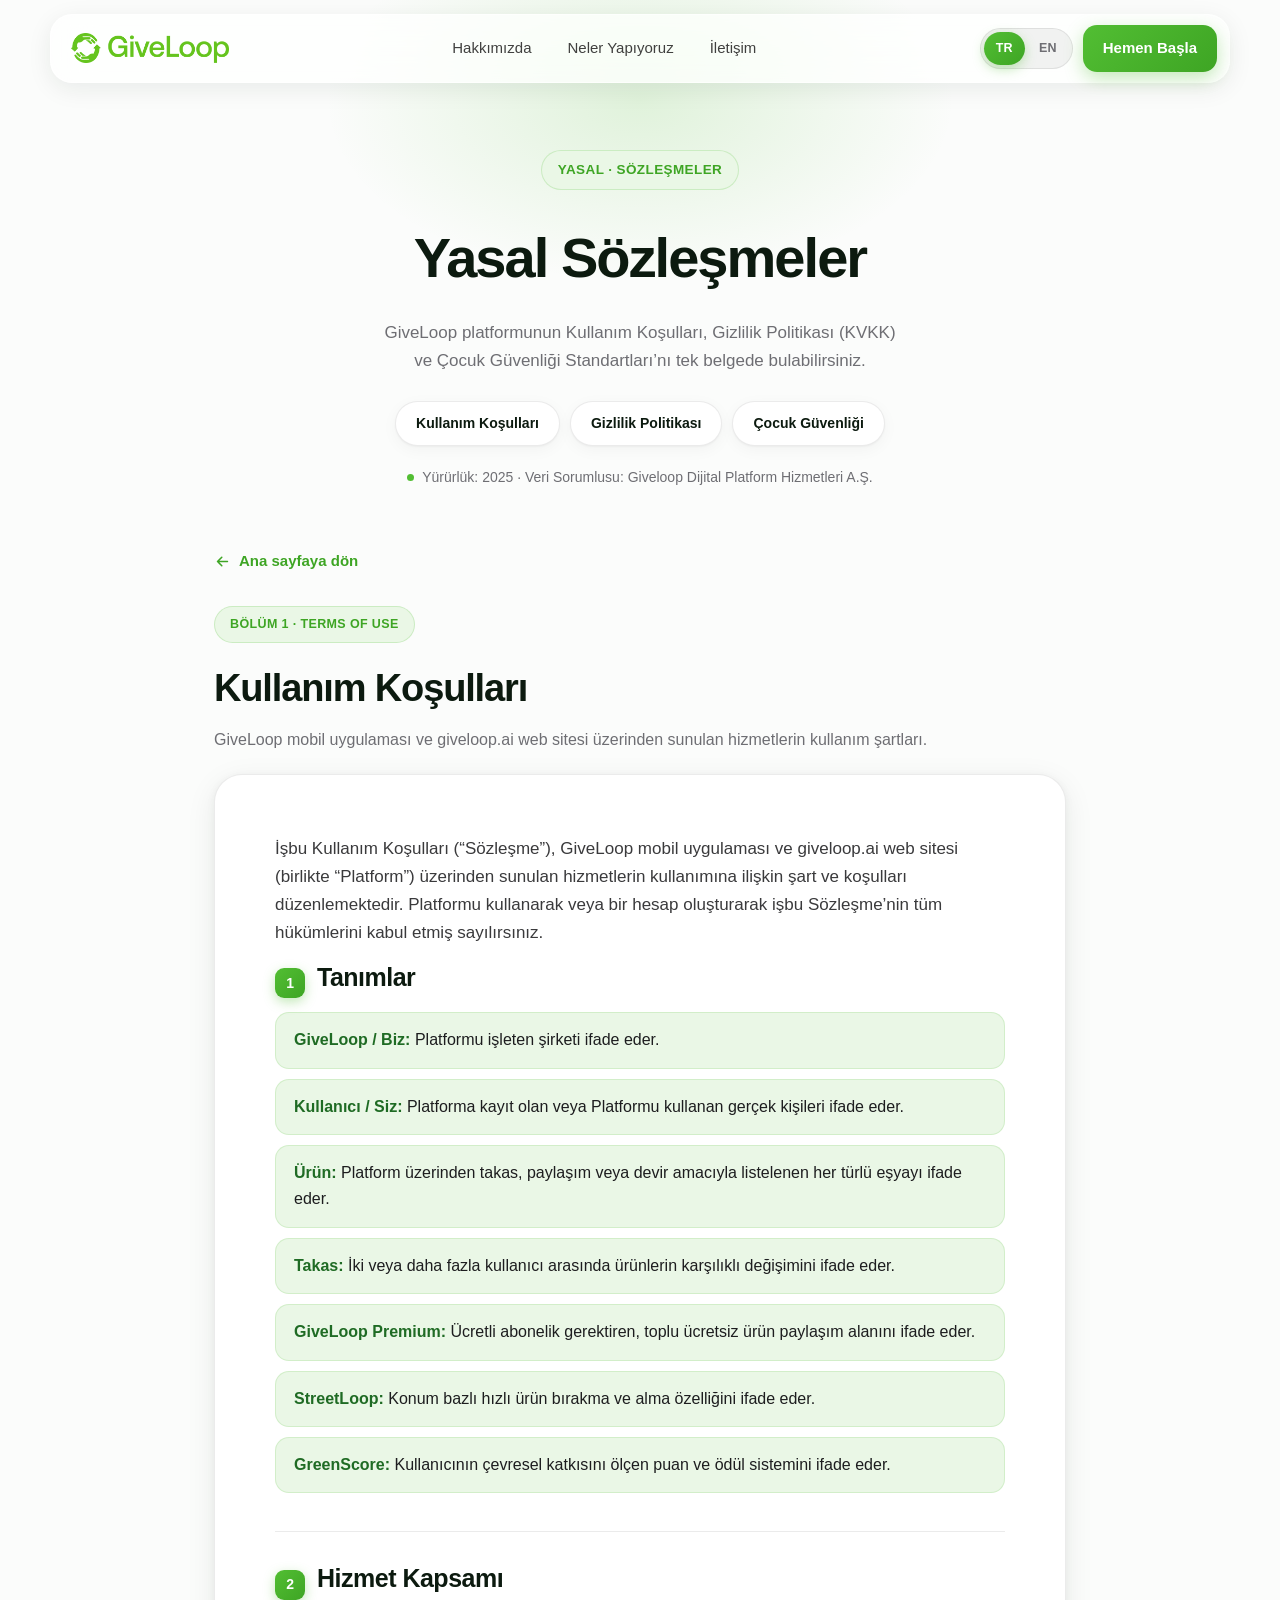
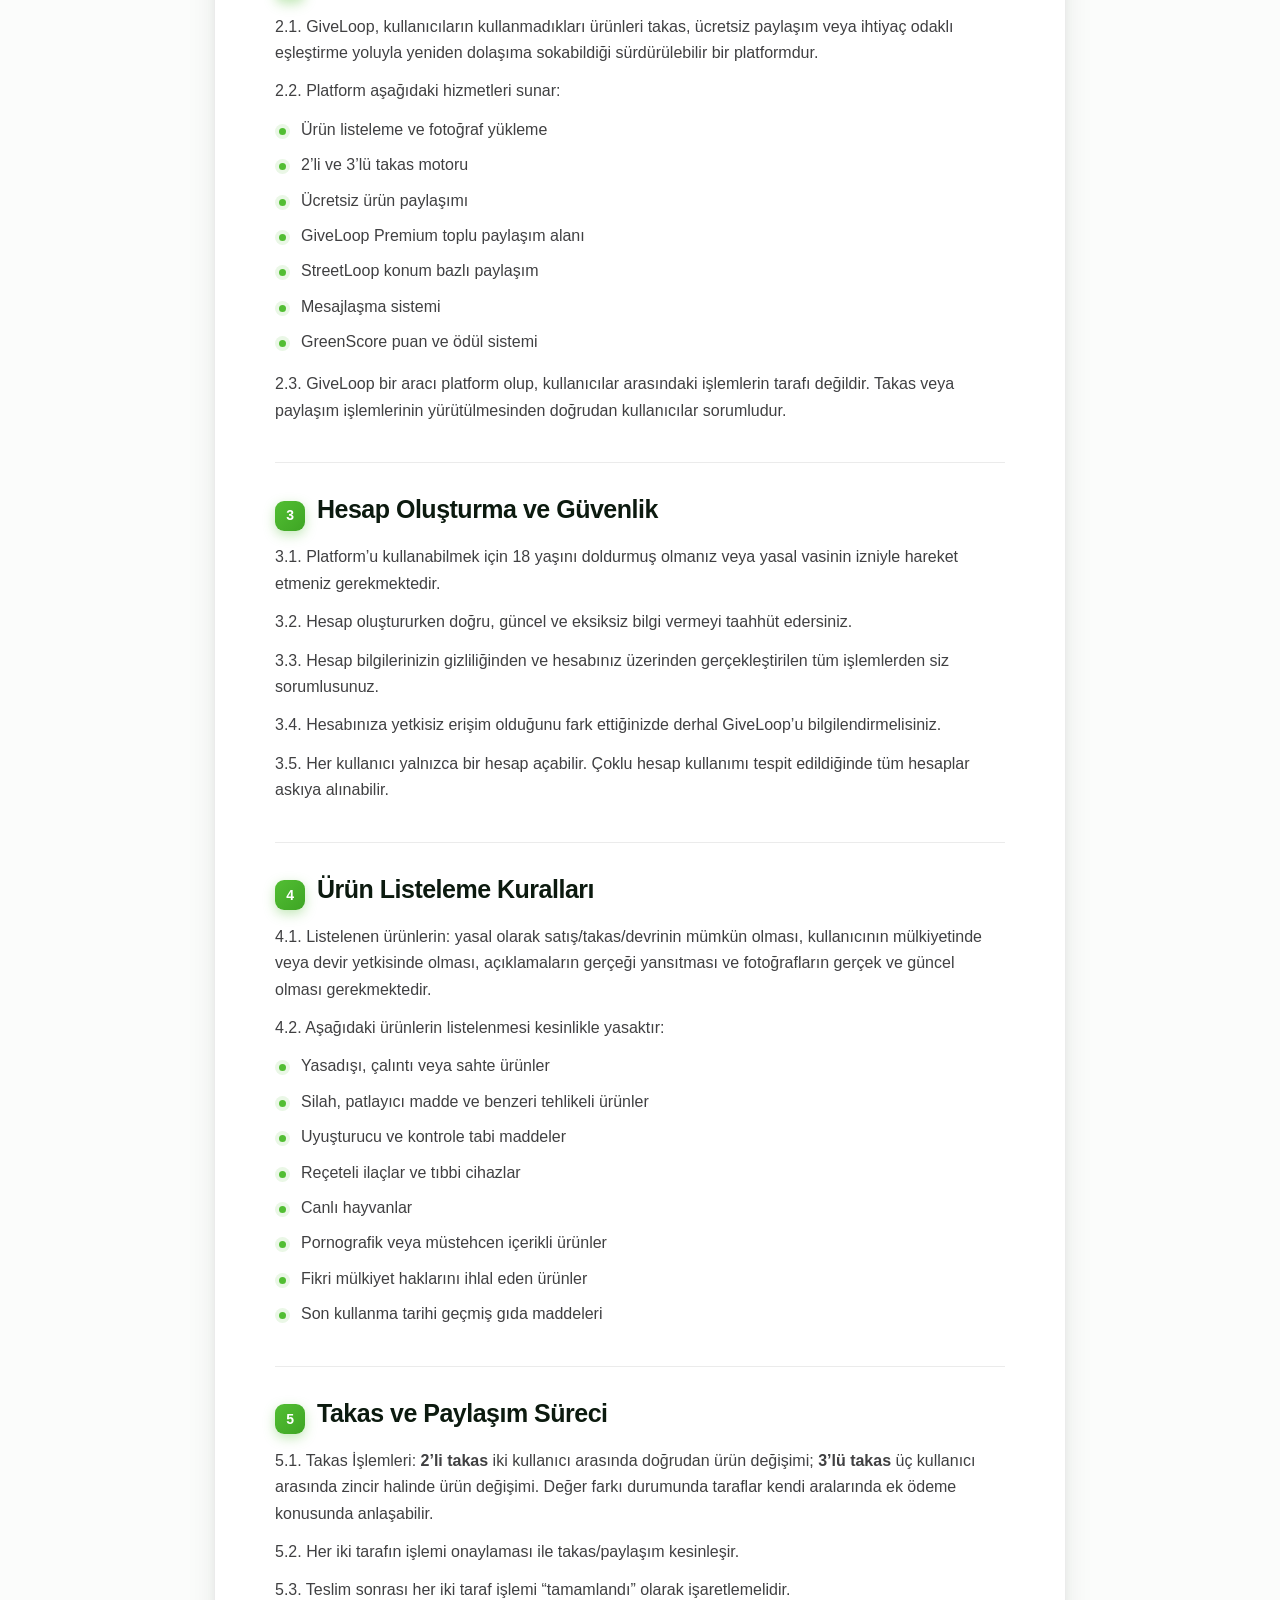
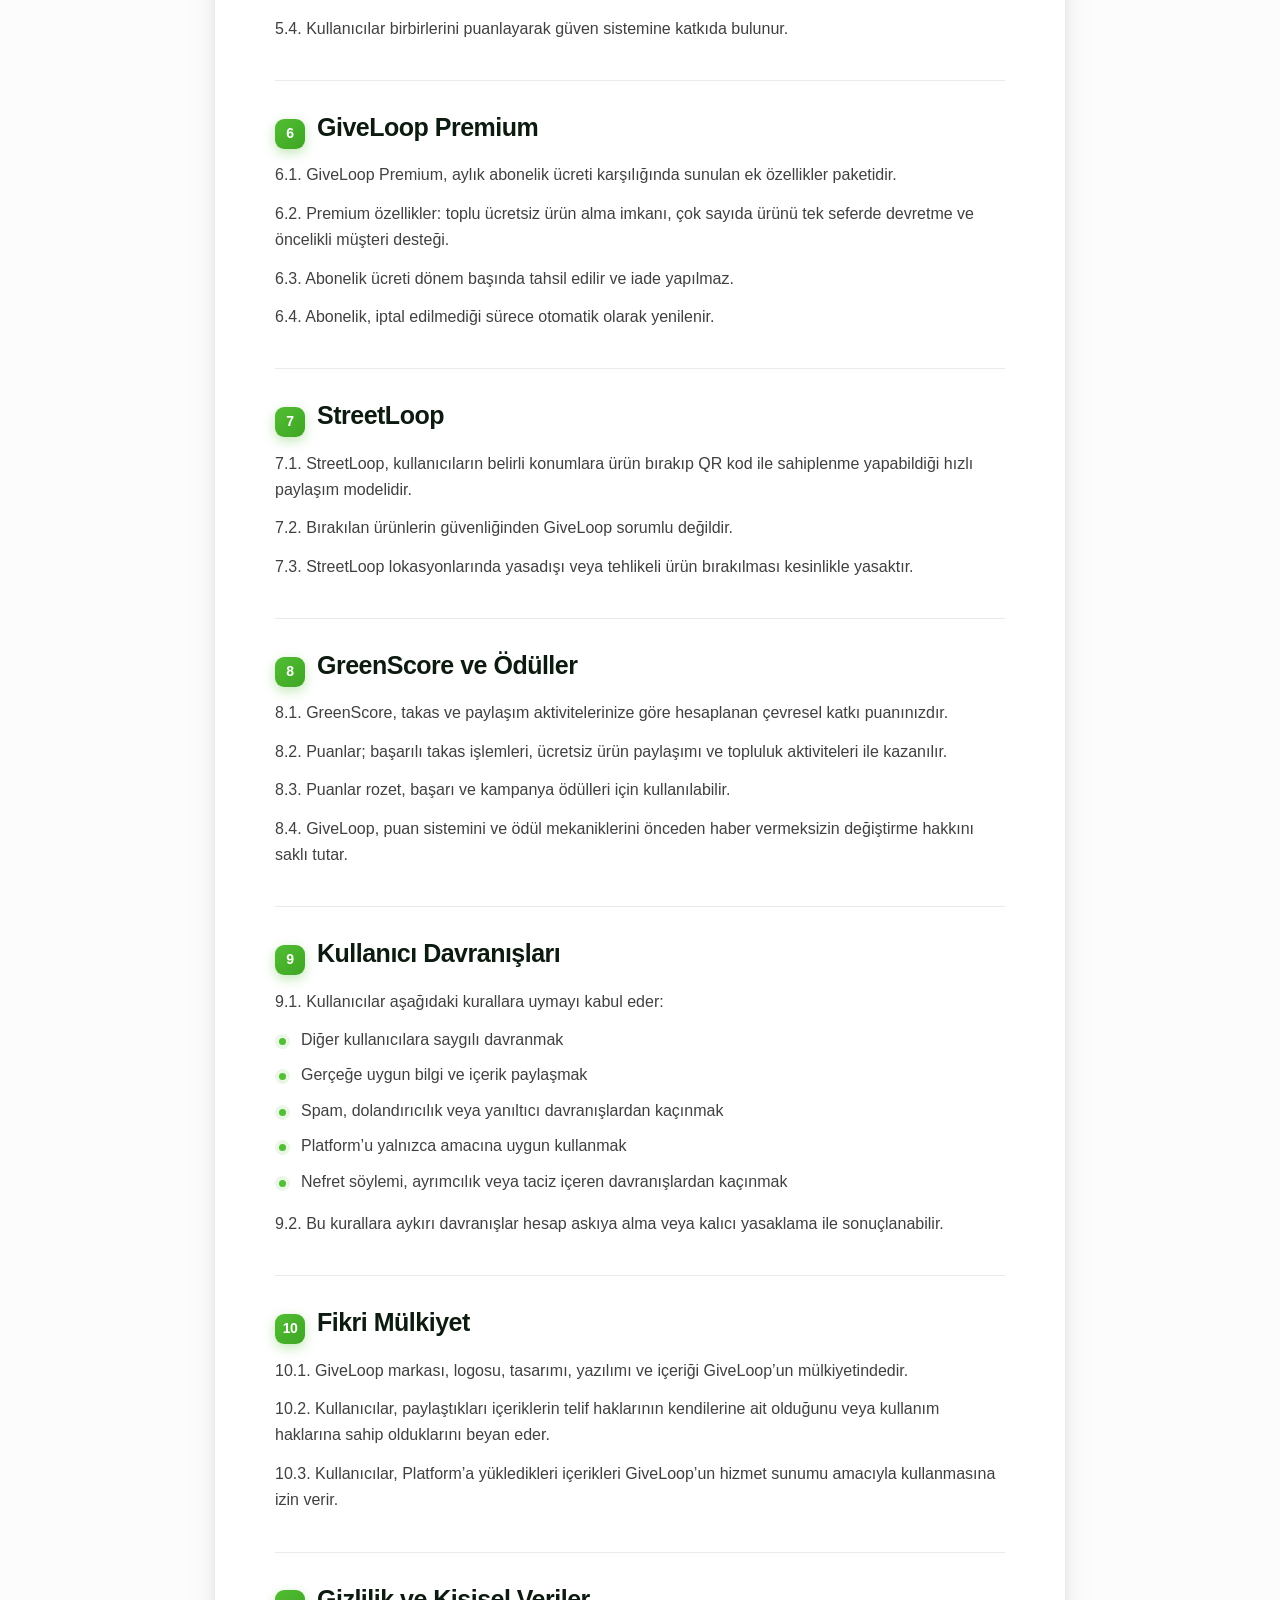
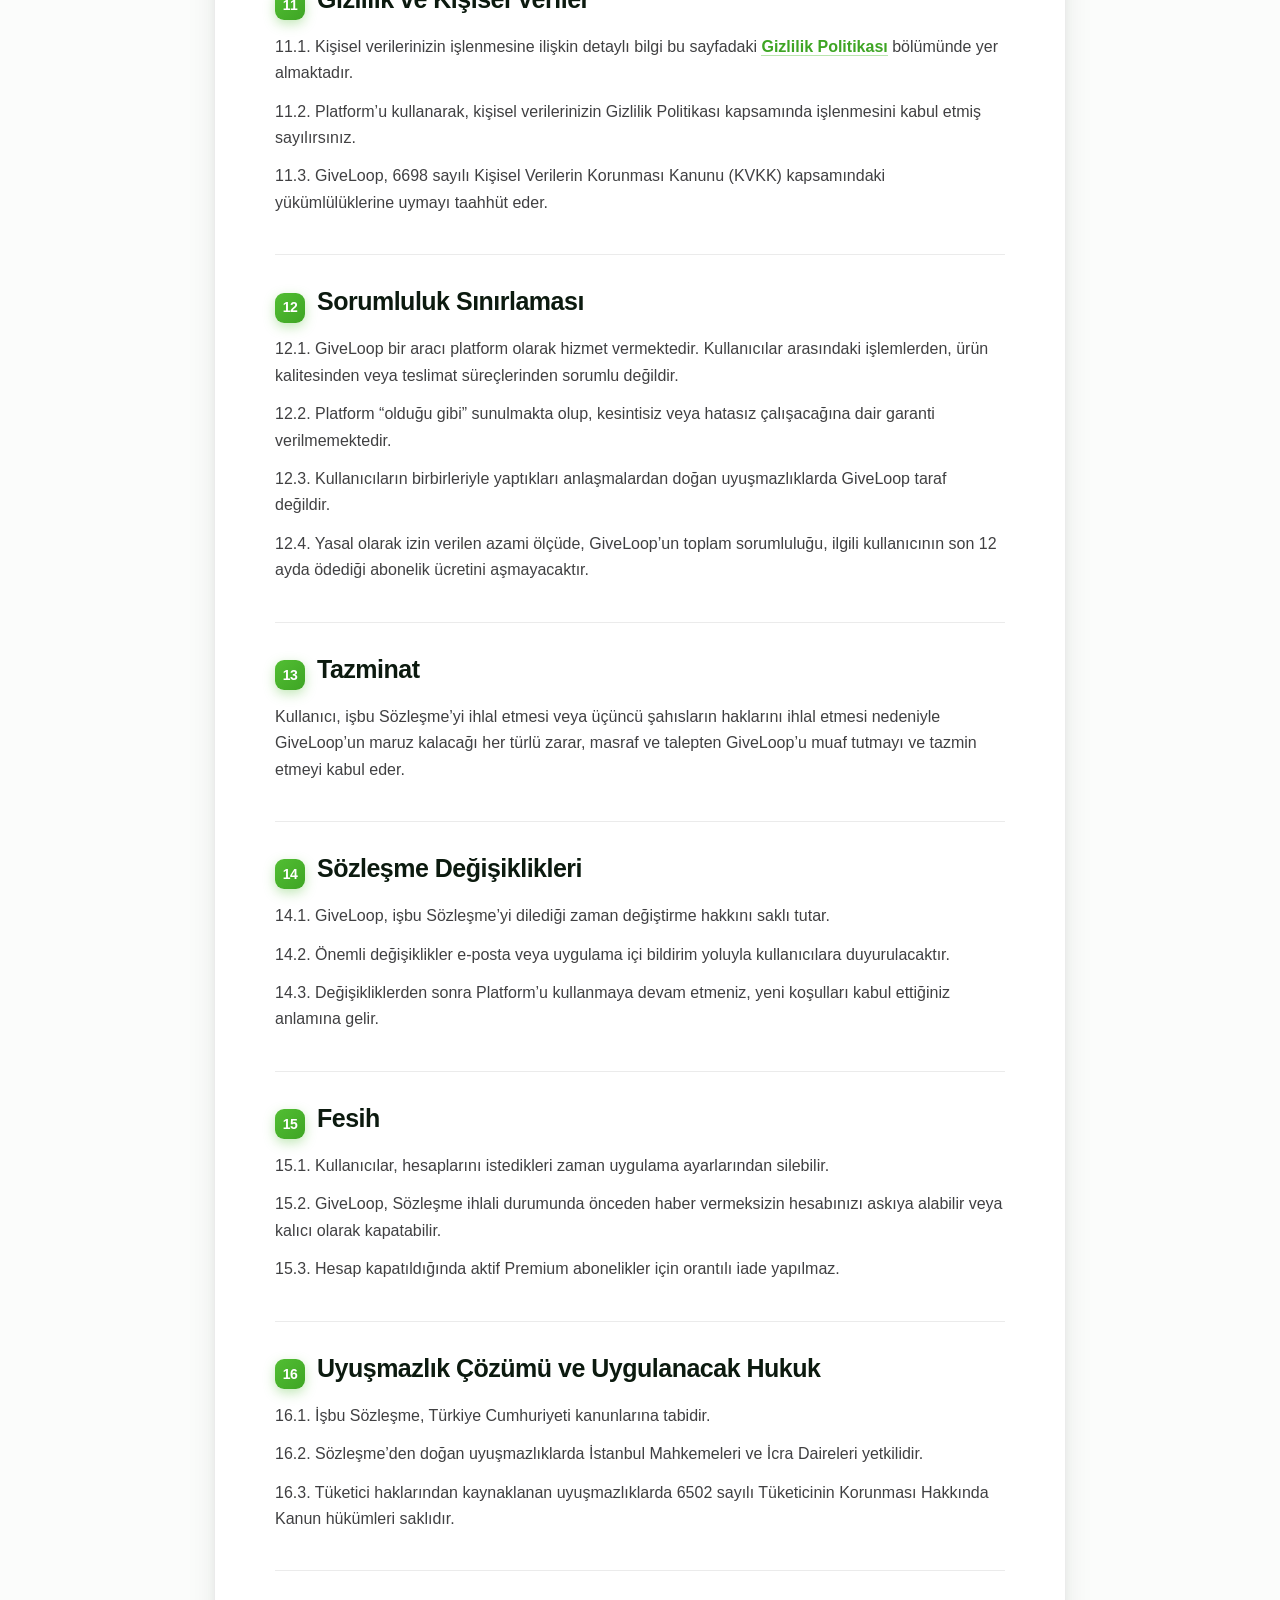
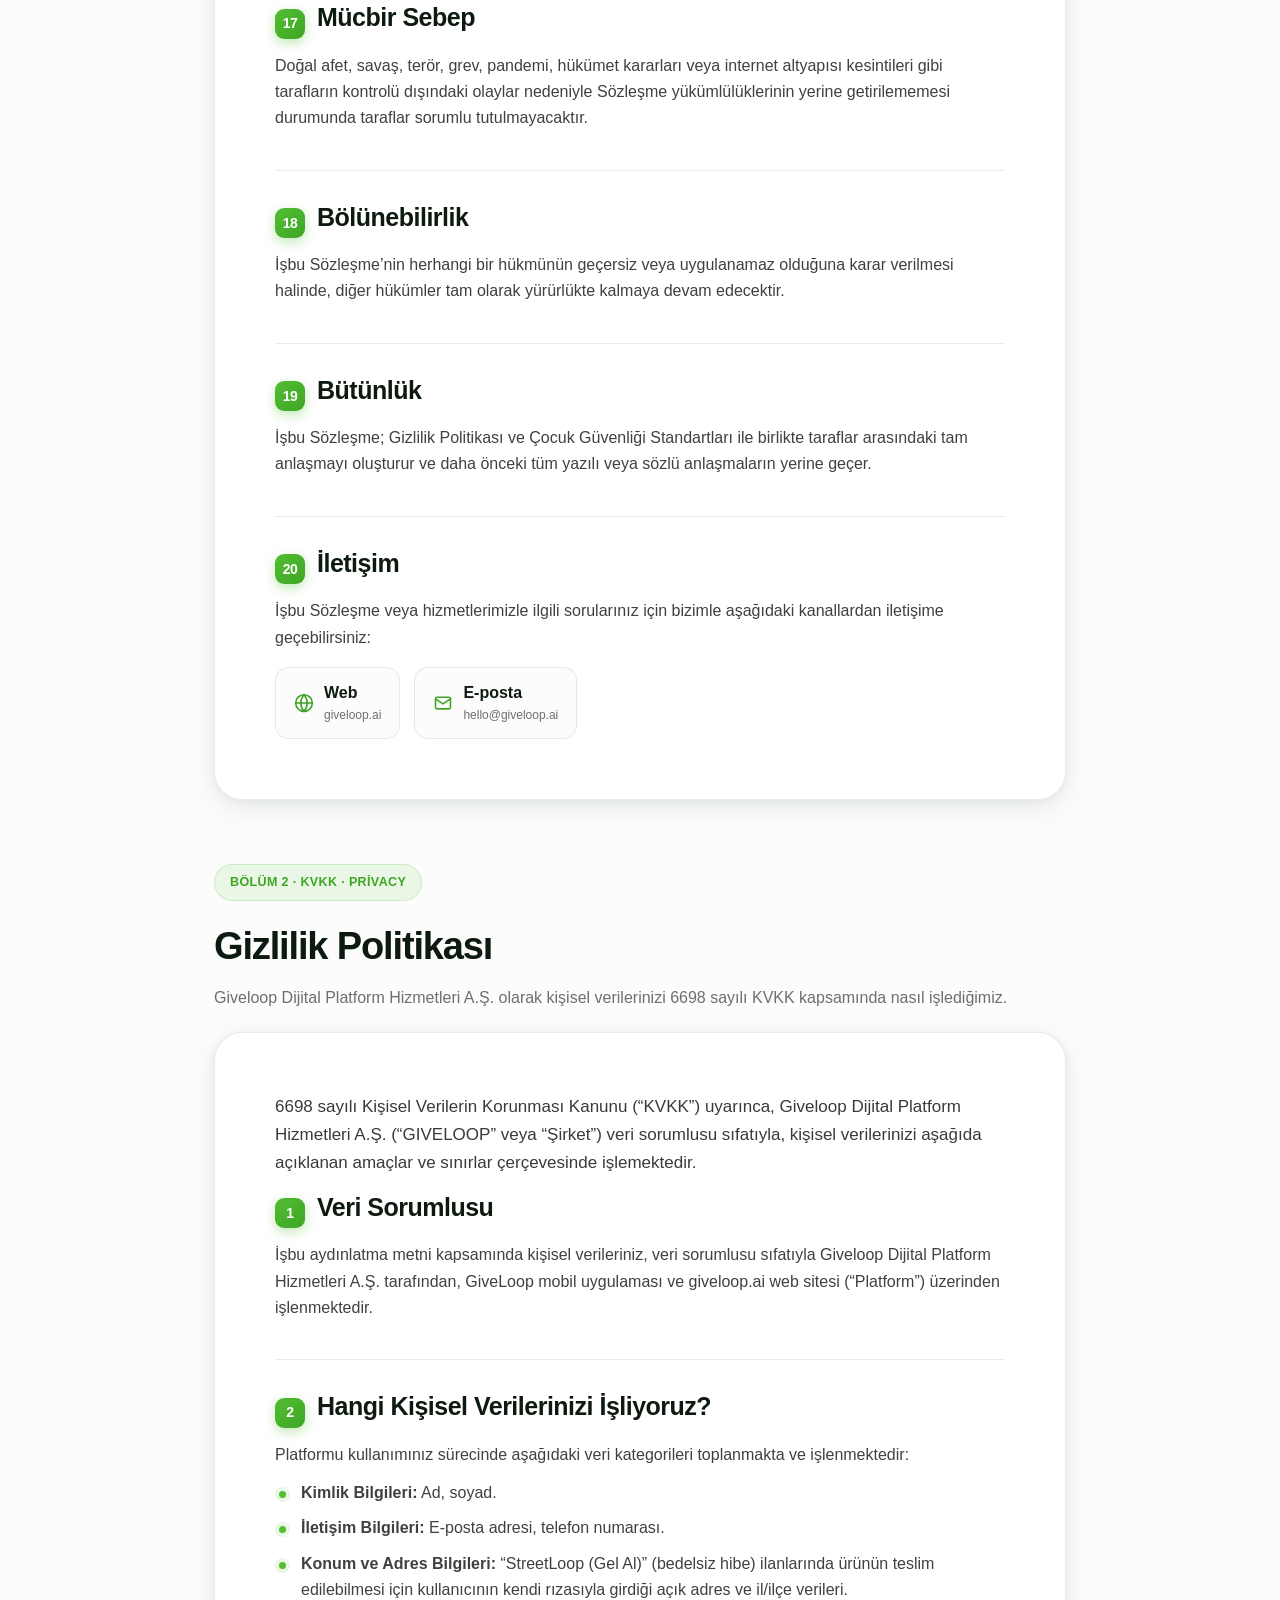
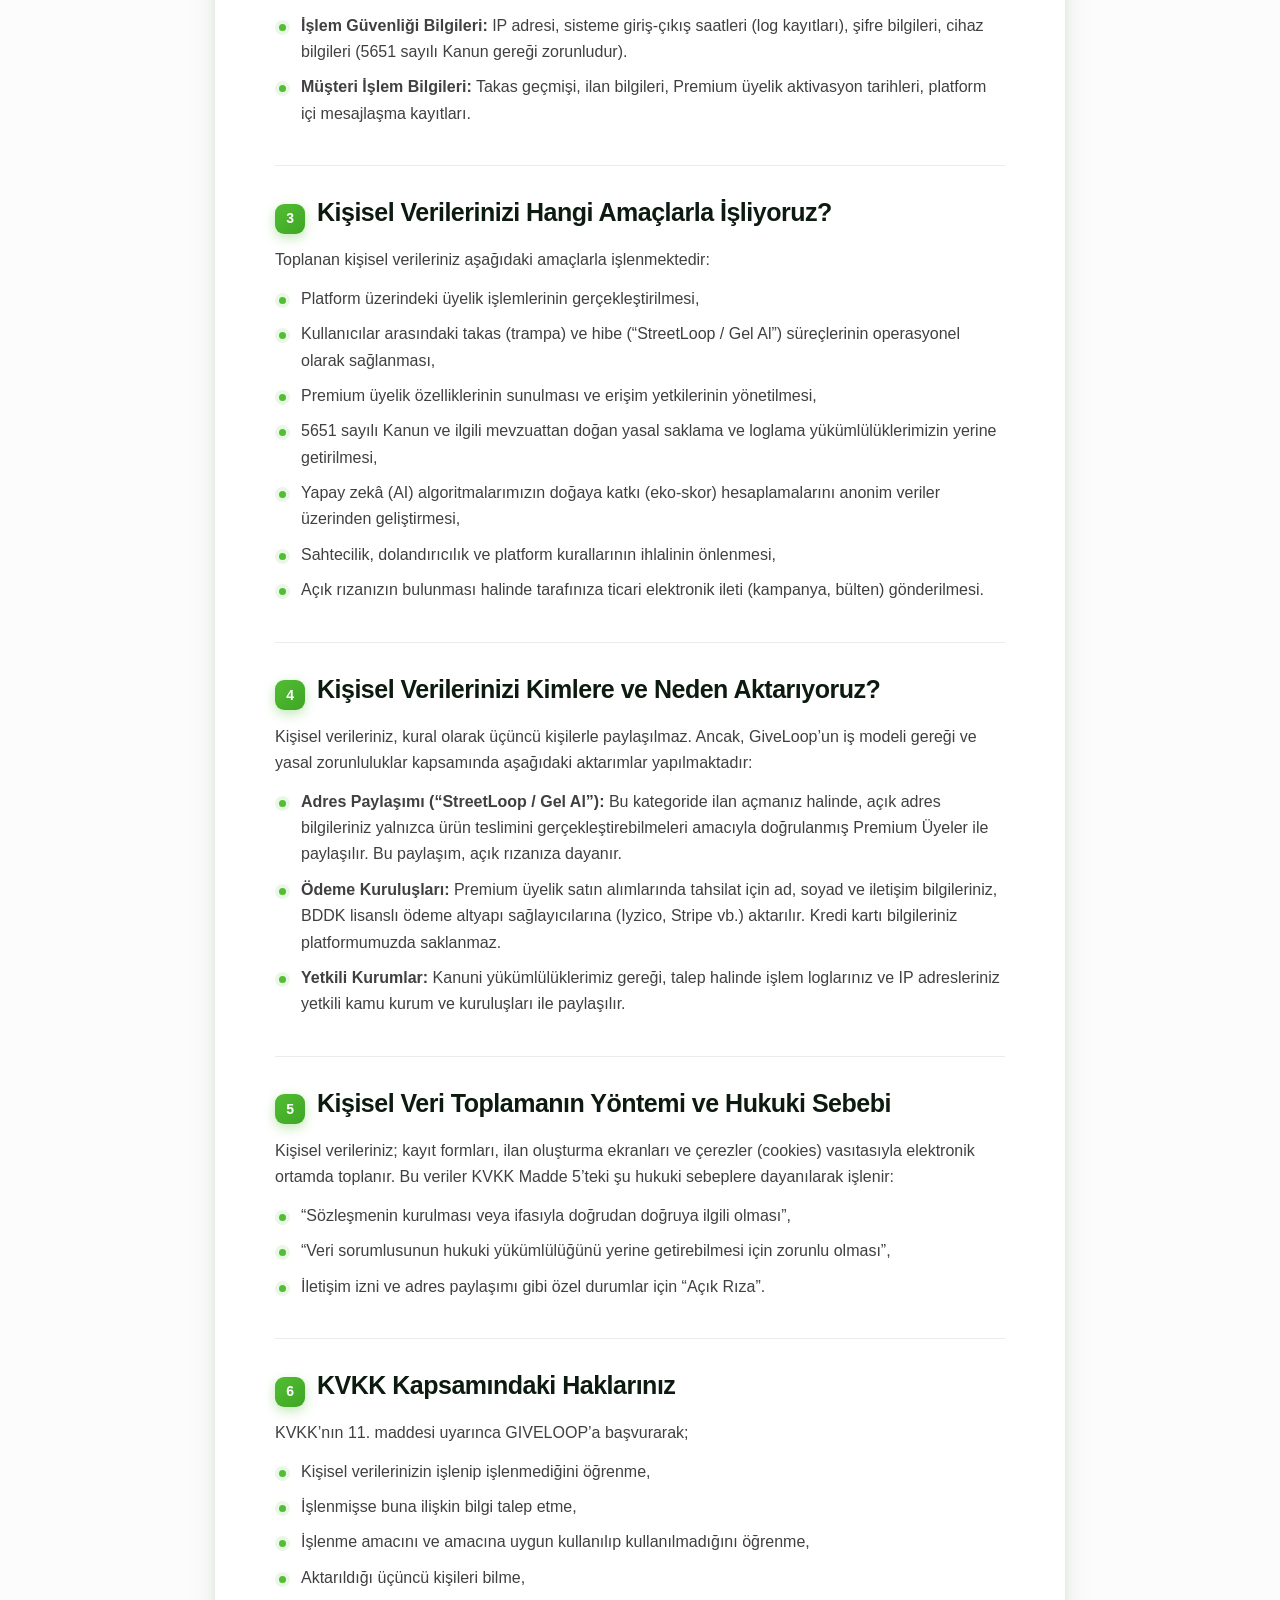
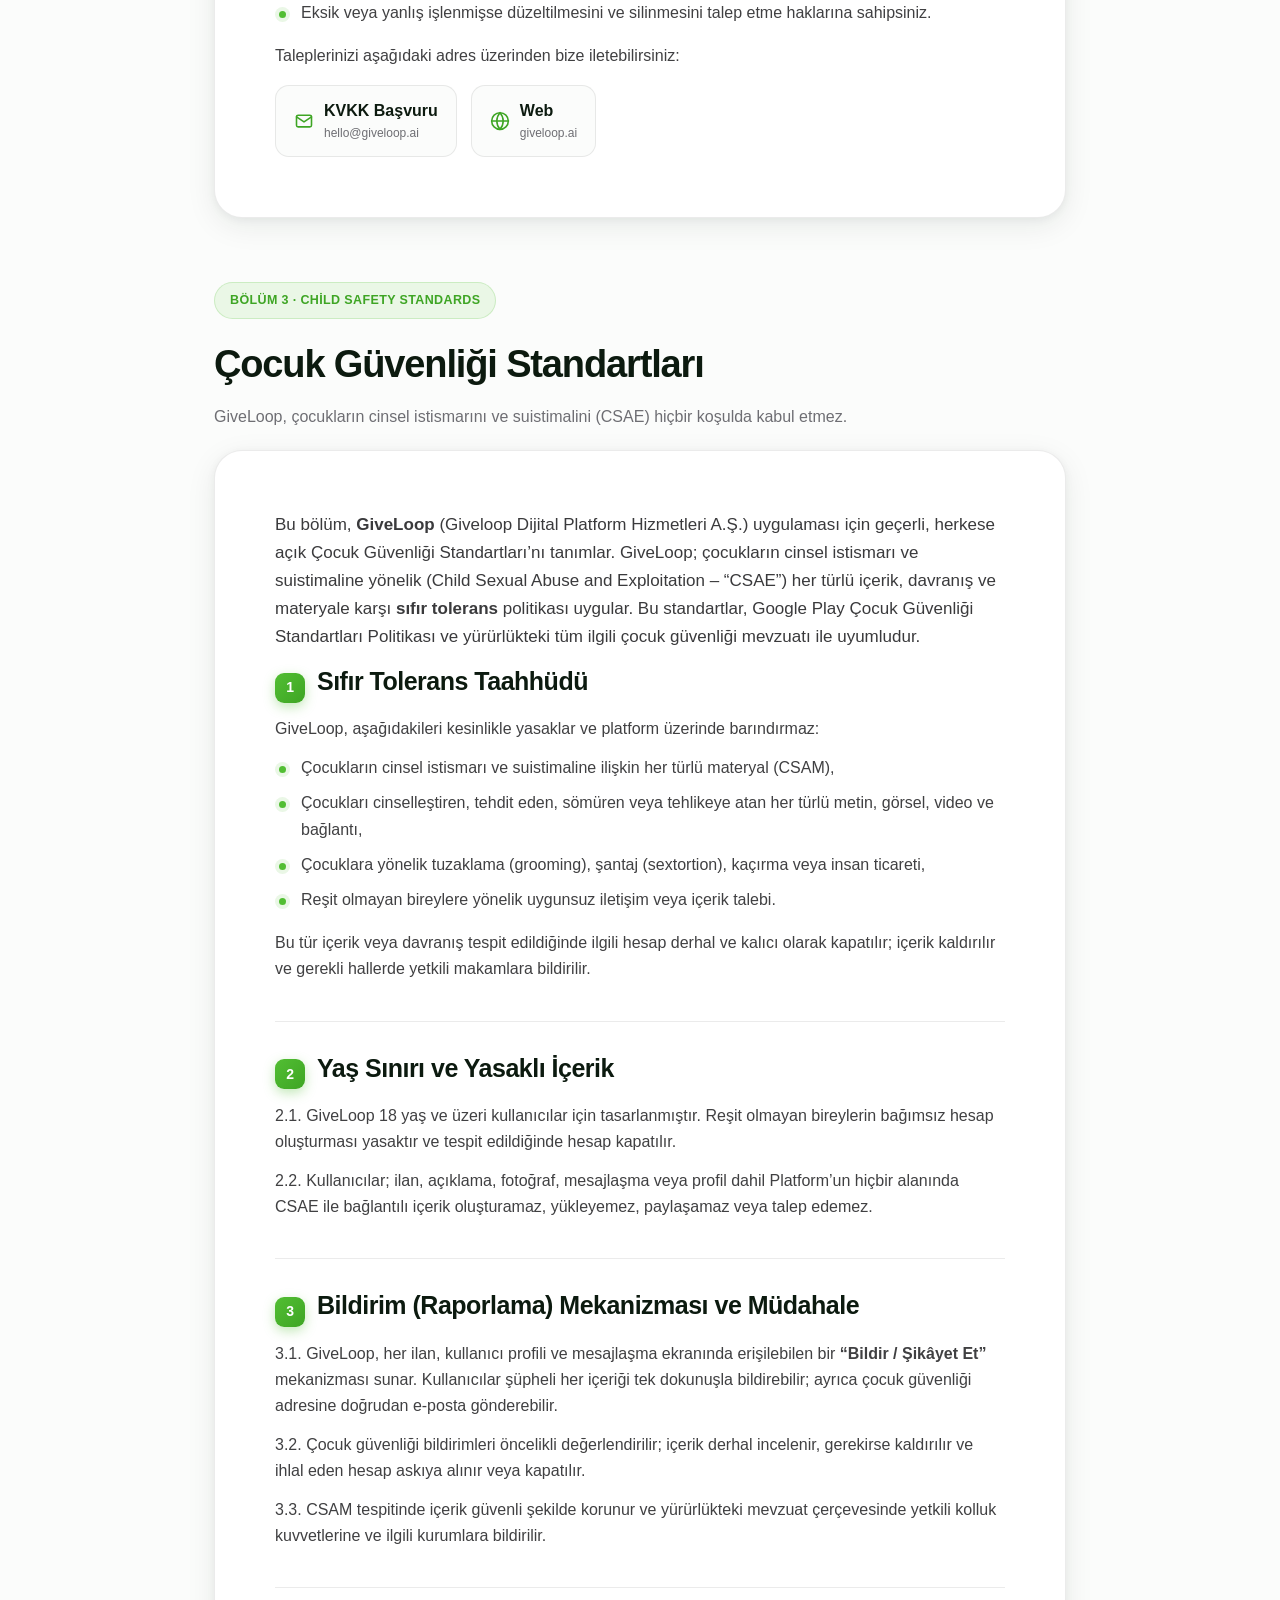
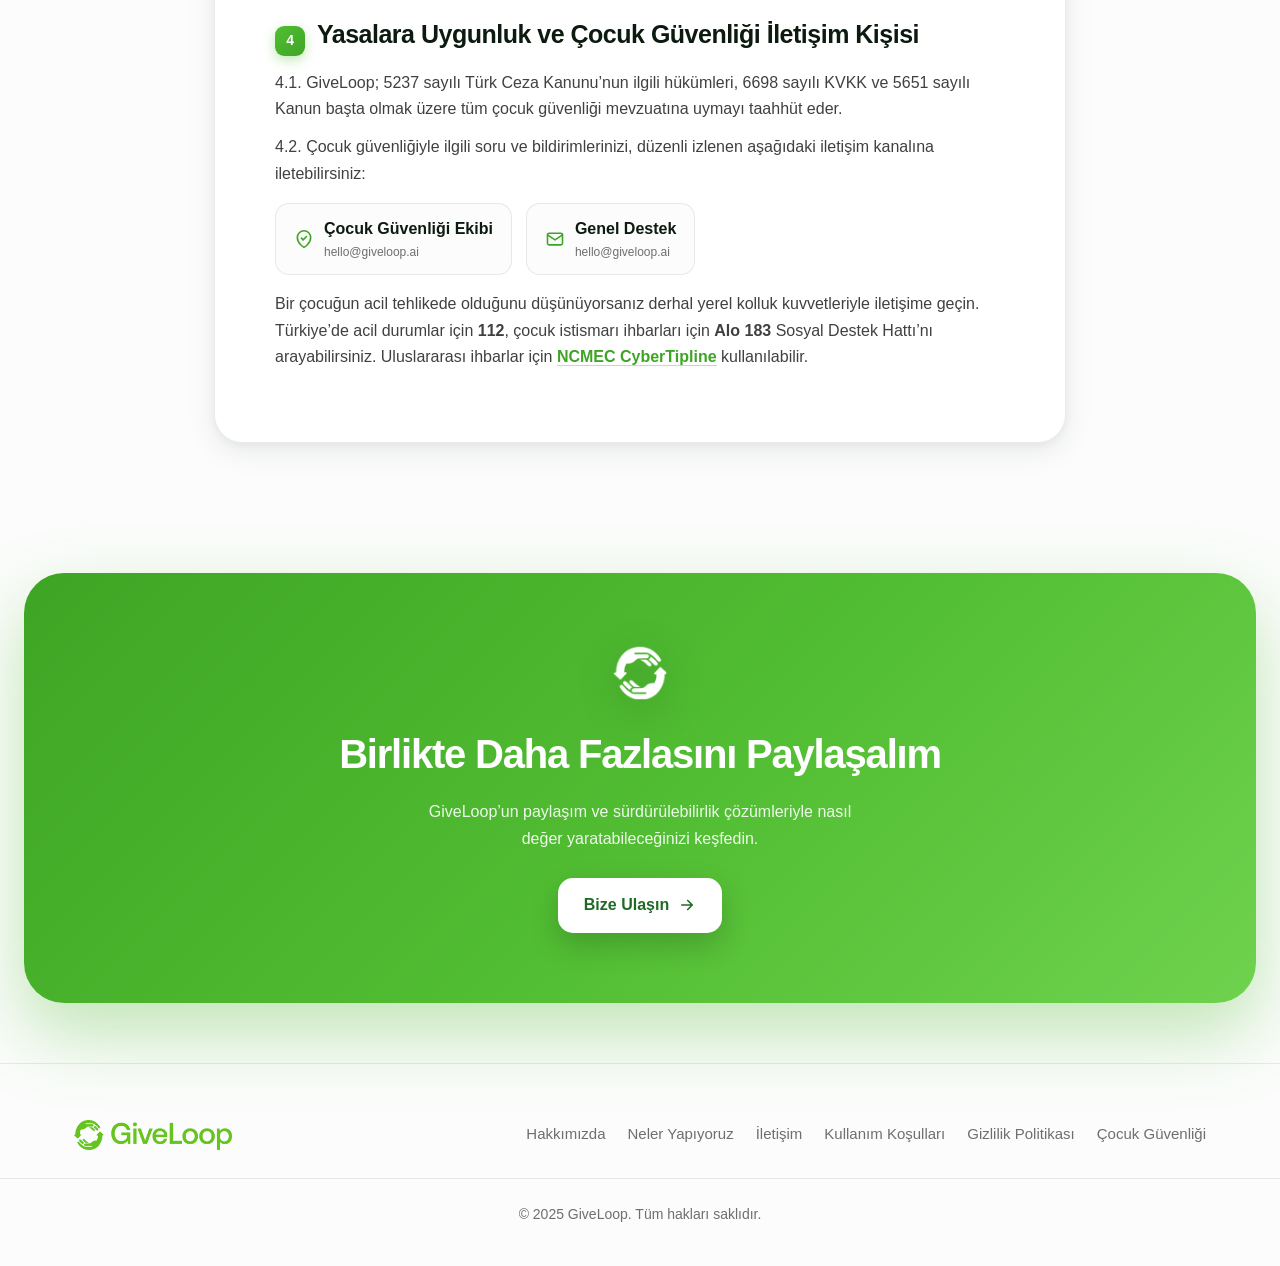
==== child-safety/index.html @ 6dc4fb79 "Yasal slug'ları İngilizceye çevir + temiz URL'ler (/privacy-policy, /terms-of-use, /child-safety) Co" ====
<!DOCTYPE html>
<html lang="tr">
<head>
<meta charset="UTF-8" />
<meta name="viewport" content="width=device-width, initial-scale=1.0" />
<title>Çocuk Güvenliği — GiveLoop</title>
<link rel="icon" href="../assets/WsrcK1nD1e8U5Kc7PY4TaCACsAE.png" />
<link rel="canonical" href="https://giveloop.ai/legal/#child-safety" />
<meta http-equiv="refresh" content="0; url=/legal/#child-safety" />
<script>location.replace('/legal/#child-safety'+location.search);</script>
</head>
<body style="font-family:-apple-system,system-ui,sans-serif;background:#FBFCFB;color:#1D1D1F">
<p style="padding:40px;text-align:center">Yönlendiriliyor… → <a href="/legal/#child-safety">Çocuk Güvenliği</a></p>
</body>
</html>
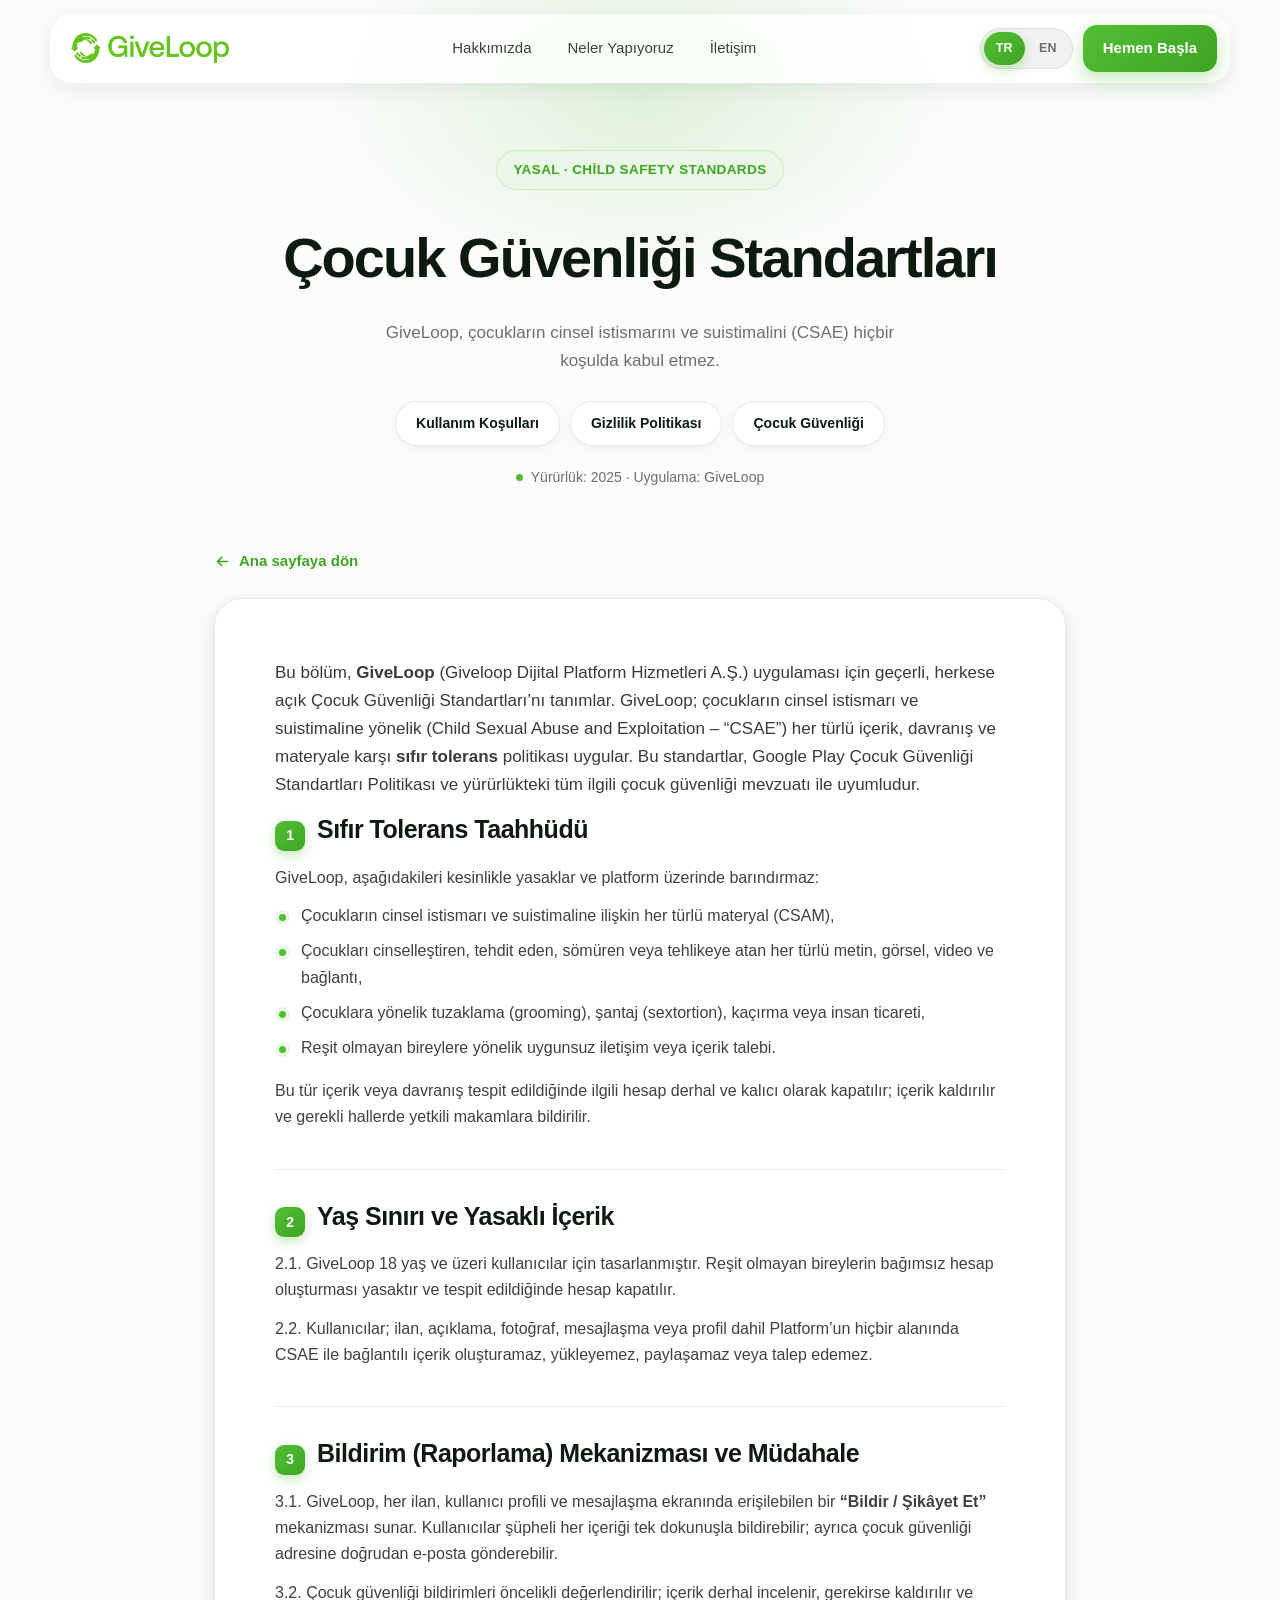
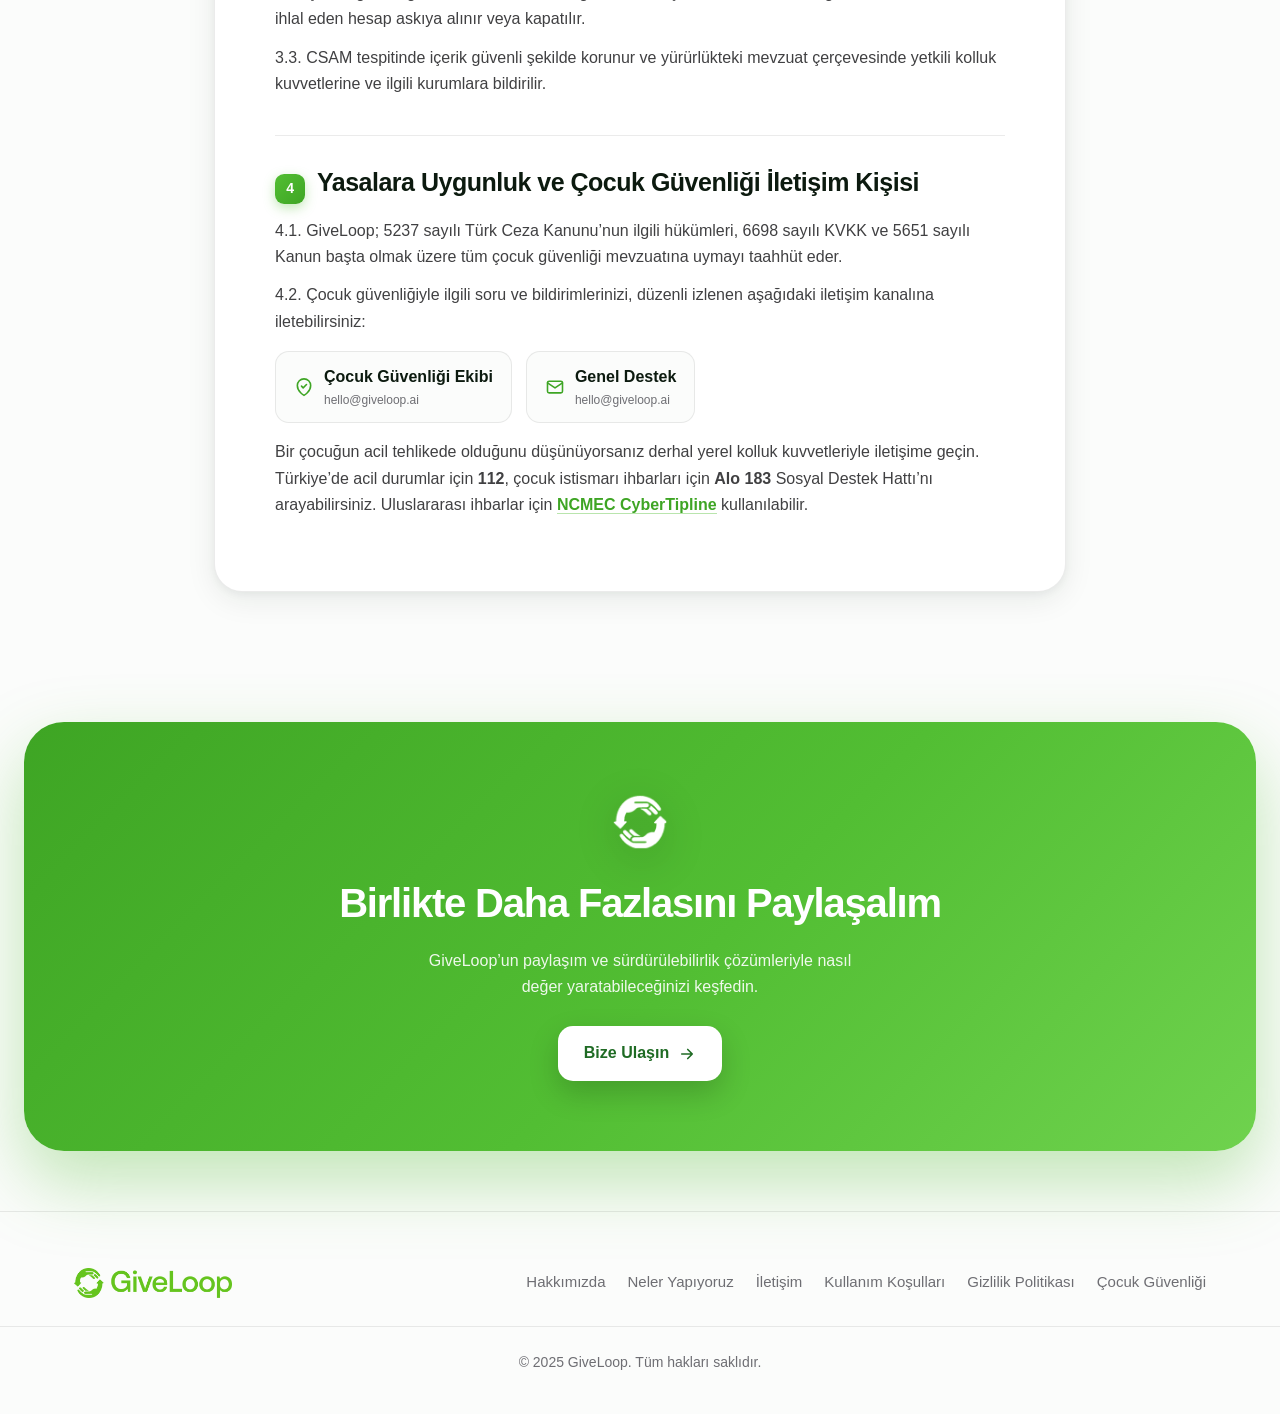
==== commit 01bc4112: "Sözleşmeleri ayrı temiz URL'lere taşı (hashtag'siz): /terms-of-use /privacy-policy /child-safety - /" ====
--- a/child-safety/index.html
+++ b/child-safety/index.html
@@ -1,15 +1,167 @@
 <!DOCTYPE html>
-<html lang="tr">
+<html lang="tr" data-lang="tr">
 <head>
 <meta charset="UTF-8" />
 <meta name="viewport" content="width=device-width, initial-scale=1.0" />
-<title>Çocuk Güvenliği — GiveLoop</title>
+<title>Çocuk Güvenliği Standartları — GiveLoop</title>
+<meta name="description" content="GiveLoop Çocuk Güvenliği Standartları — TR / EN." />
 <link rel="icon" href="../assets/WsrcK1nD1e8U5Kc7PY4TaCACsAE.png" />
-<link rel="canonical" href="https://giveloop.ai/legal/#child-safety" />
-<meta http-equiv="refresh" content="0; url=/legal/#child-safety" />
-<script>location.replace('/legal/#child-safety'+location.search);</script>
+<link rel="stylesheet" href="../legal.css" />
+<script>(function(){try{var l=localStorage.getItem('gl_lang');if(l!=='en'&&l!=='tr')l='tr';document.documentElement.setAttribute('data-lang',l);document.documentElement.setAttribute('lang',l);}catch(e){}})();</script>
 </head>
-<body style="font-family:-apple-system,system-ui,sans-serif;background:#FBFCFB;color:#1D1D1F">
-<p style="padding:40px;text-align:center">Yönlendiriliyor… → <a href="/legal/#child-safety">Çocuk Güvenliği</a></p>
+<body>
+
+<nav class="nav">
+  <div class="nav-inner">
+    <a href="../" class="brand"><img src="../assets/F4kCghtj96X1tTt0qWWeKopEoYI.png" alt="GiveLoop" /></a>
+    <div class="nav-links">
+      <a href="../#hakkimizda"><span lang="tr">Hakkımızda</span><span lang="en">About</span></a>
+      <a href="../#neler"><span lang="tr">Neler Yapıyoruz</span><span lang="en">What We Do</span></a>
+      <a href="../#iletisim"><span lang="tr">İletişim</span><span lang="en">Contact</span></a>
+    </div>
+    <div style="display:flex;align-items:center;gap:10px">
+      <div class="lang-switch" role="group" aria-label="Dil / Language">
+        <button type="button" data-setlang="tr">TR</button>
+        <button type="button" data-setlang="en">EN</button>
+      </div>
+      <a href="../#iletisim" class="nav-cta"><span lang="tr">Hemen Başla</span><span lang="en">Get Started</span></a>
+    </div>
+  </div>
+</nav>
+
+<header class="legal-hero">
+  <div class="wrap">
+    <div lang="tr">
+      <div class="legal-badge">Yasal · Child Safety Standards</div>
+      <h1>Çocuk Güvenliği Standartları</h1>
+      <p class="sub">GiveLoop, çocukların cinsel istismarını ve suistimalini (CSAE) hiçbir koşulda kabul etmez.</p>
+      <nav class="legal-toc" aria-label="Sözleşmeler">
+        <a href="../terms-of-use/">Kullanım Koşulları</a>
+        <a href="../privacy-policy/">Gizlilik Politikası</a>
+        <a href="../child-safety/" class="active" aria-current="page">Çocuk Güvenliği</a>
+      </nav>
+      <div class="updated">Yürürlük: 2025 · Uygulama: GiveLoop</div>
+    </div>
+    <div lang="en">
+      <div class="legal-badge">Legal · Child Safety Standards</div>
+      <h1>Child Safety Standards</h1>
+      <p class="sub">GiveLoop does not tolerate child sexual abuse and exploitation (CSAE) under any circumstances.</p>
+      <nav class="legal-toc" aria-label="Agreements">
+        <a href="../terms-of-use/">Terms of Use</a>
+        <a href="../privacy-policy/">Privacy Policy</a>
+        <a href="../child-safety/" class="active" aria-current="page">Child Safety</a>
+      </nav>
+      <div class="updated">Effective: 2025 · App: GiveLoop</div>
+    </div>
+  </div>
+</header>
+
+<main class="legal-body">
+  <div class="wrap">
+    <a href="../" class="back-link"><svg viewBox="0 0 24 24" fill="none" stroke="currentColor" stroke-width="2.2" stroke-linecap="round" stroke-linejoin="round"><path d="M19 12H5M11 18l-6-6 6-6"/></svg><span lang="tr"> Ana sayfaya dön</span><span lang="en"> Back to home</span></a>
+    <div class="legal-card" lang="tr">
+        <p class="intro">Bu bölüm, <b>GiveLoop</b> (Giveloop Dijital Platform Hizmetleri A.Ş.) uygulaması için geçerli, herkese açık Çocuk Güvenliği Standartları’nı tanımlar. GiveLoop; çocukların cinsel istismarı ve suistimaline yönelik (Child Sexual Abuse and Exploitation – “CSAE”) her türlü içerik, davranış ve materyale karşı <b>sıfır tolerans</b> politikası uygular. Bu standartlar, Google Play Çocuk Güvenliği Standartları Politikası ve yürürlükteki tüm ilgili çocuk güvenliği mevzuatı ile uyumludur.</p>
+
+        <h2><span class="idx">1</span> Sıfır Tolerans Taahhüdü</h2>
+        <p>GiveLoop, aşağıdakileri kesinlikle yasaklar ve platform üzerinde barındırmaz:</p>
+        <ul>
+          <li>Çocukların cinsel istismarı ve suistimaline ilişkin her türlü materyal (CSAM),</li>
+          <li>Çocukları cinselleştiren, tehdit eden, sömüren veya tehlikeye atan her türlü metin, görsel, video ve bağlantı,</li>
+          <li>Çocuklara yönelik tuzaklama (grooming), şantaj (sextortion), kaçırma veya insan ticareti,</li>
+          <li>Reşit olmayan bireylere yönelik uygunsuz iletişim veya içerik talebi.</li>
+        </ul>
+        <p>Bu tür içerik veya davranış tespit edildiğinde ilgili hesap derhal ve kalıcı olarak kapatılır; içerik kaldırılır ve gerekli hallerde yetkili makamlara bildirilir.</p>
+
+        <h2><span class="idx">2</span> Yaş Sınırı ve Yasaklı İçerik</h2>
+        <p>2.1. GiveLoop 18 yaş ve üzeri kullanıcılar için tasarlanmıştır. Reşit olmayan bireylerin bağımsız hesap oluşturması yasaktır ve tespit edildiğinde hesap kapatılır.</p>
+        <p>2.2. Kullanıcılar; ilan, açıklama, fotoğraf, mesajlaşma veya profil dahil Platform’un hiçbir alanında CSAE ile bağlantılı içerik oluşturamaz, yükleyemez, paylaşamaz veya talep edemez.</p>
+
+        <h2><span class="idx">3</span> Bildirim (Raporlama) Mekanizması ve Müdahale</h2>
+        <p>3.1. GiveLoop, her ilan, kullanıcı profili ve mesajlaşma ekranında erişilebilen bir <b>“Bildir / Şikâyet Et”</b> mekanizması sunar. Kullanıcılar şüpheli her içeriği tek dokunuşla bildirebilir; ayrıca çocuk güvenliği adresine doğrudan e-posta gönderebilir.</p>
+        <p>3.2. Çocuk güvenliği bildirimleri öncelikli değerlendirilir; içerik derhal incelenir, gerekirse kaldırılır ve ihlal eden hesap askıya alınır veya kapatılır.</p>
+        <p>3.3. CSAM tespitinde içerik güvenli şekilde korunur ve yürürlükteki mevzuat çerçevesinde yetkili kolluk kuvvetlerine ve ilgili kurumlara bildirilir.</p>
+
+        <h2><span class="idx">4</span> Yasalara Uygunluk ve Çocuk Güvenliği İletişim Kişisi</h2>
+        <p>4.1. GiveLoop; 5237 sayılı Türk Ceza Kanunu’nun ilgili hükümleri, 6698 sayılı KVKK ve 5651 sayılı Kanun başta olmak üzere tüm çocuk güvenliği mevzuatına uymayı taahhüt eder.</p>
+        <p>4.2. Çocuk güvenliğiyle ilgili soru ve bildirimlerinizi, düzenli izlenen aşağıdaki iletişim kanalına iletebilirsiniz:</p>
+        <div class="contact-box">
+          <div class="chip"><svg viewBox="0 0 24 24" fill="none" stroke="currentColor" stroke-width="1.9" stroke-linecap="round" stroke-linejoin="round"><path d="M12 22s8-4.5 8-11.8A8 8 0 0 0 4 10.2C4 17.5 12 22 12 22z"/><path d="m9 11 2 2 4-4"/></svg><div>Çocuk Güvenliği Ekibi<small>hello@giveloop.ai</small></div></div>
+          <div class="chip"><svg viewBox="0 0 24 24" fill="none" stroke="currentColor" stroke-width="1.9" stroke-linecap="round" stroke-linejoin="round"><rect x="3" y="5" width="18" height="14" rx="2"/><path d="m3 7 9 6 9-6"/></svg><div>Genel Destek<small>hello@giveloop.ai</small></div></div>
+        </div>
+        <p style="margin-top:16px">Bir çocuğun acil tehlikede olduğunu düşünüyorsanız derhal yerel kolluk kuvvetleriyle iletişime geçin. Türkiye’de acil durumlar için <b>112</b>, çocuk istismarı ihbarları için <b>Alo 183</b> Sosyal Destek Hattı’nı arayabilirsiniz. Uluslararası ihbarlar için <a class="inline" href="https://report.cybertip.org" target="_blank" rel="noopener">NCMEC CyberTipline</a> kullanılabilir.</p>
+      </div>
+    <div class="legal-card" lang="en">
+        <p class="intro">This section defines the publicly available Child Safety Standards applicable to the <b>GiveLoop</b> app (Giveloop Dijital Platform Hizmetleri A.Ş.). GiveLoop enforces a <b>zero-tolerance</b> policy against any content, behavior or material related to child sexual abuse and exploitation (“CSAE”). These standards comply with the Google Play Child Safety Standards Policy and all applicable child safety legislation.</p>
+
+        <h2><span class="idx">1</span> Zero-Tolerance Commitment</h2>
+        <p>GiveLoop strictly prohibits and does not host any of the following:</p>
+        <ul>
+          <li>Any child sexual abuse material (CSAM),</li>
+          <li>Any text, image, video or link that sexualizes, threatens, exploits or endangers children,</li>
+          <li>Grooming, sextortion, abduction or human trafficking targeting children,</li>
+          <li>Inappropriate communication with or content requests toward minors.</li>
+        </ul>
+        <p>When such content or behavior is detected, the account is immediately and permanently closed, the content is removed, and where necessary the authorities are notified.</p>
+
+        <h2><span class="idx">2</span> Age Limit and Prohibited Content</h2>
+        <p>2.1. GiveLoop is designed for users aged 18 and over. Minors are not permitted to create independent accounts and such accounts are closed when detected.</p>
+        <p>2.2. Users may not create, upload, share or request CSAE-related content anywhere on the Platform, including listings, descriptions, photos, messaging or profiles.</p>
+
+        <h2><span class="idx">3</span> Reporting Mechanism and Response</h2>
+        <p>3.1. GiveLoop provides a <b>“Report / Flag”</b> mechanism accessible on every listing, user profile and messaging screen. Users can report any suspicious content with a single tap, or email the child safety address directly.</p>
+        <p>3.2. Child safety reports are prioritized; the content is reviewed immediately, removed if necessary, and the offending account is suspended or closed.</p>
+        <p>3.3. When CSAM is detected, the content is securely preserved and reported to the competent law enforcement and relevant authorities in accordance with applicable law.</p>
+
+        <h2><span class="idx">4</span> Legal Compliance and Child Safety Point of Contact</h2>
+        <p>4.1. GiveLoop undertakes to comply with all child safety legislation, in particular the relevant provisions of the Turkish Penal Code No. 5237, the KVKK No. 6698 and Law No. 5651.</p>
+        <p>4.2. You can direct your child safety questions and reports to the regularly monitored contact channel below:</p>
+        <div class="contact-box">
+          <div class="chip"><svg viewBox="0 0 24 24" fill="none" stroke="currentColor" stroke-width="1.9" stroke-linecap="round" stroke-linejoin="round"><path d="M12 22s8-4.5 8-11.8A8 8 0 0 0 4 10.2C4 17.5 12 22 12 22z"/><path d="m9 11 2 2 4-4"/></svg><div>Child Safety Team<small>hello@giveloop.ai</small></div></div>
+          <div class="chip"><svg viewBox="0 0 24 24" fill="none" stroke="currentColor" stroke-width="1.9" stroke-linecap="round" stroke-linejoin="round"><rect x="3" y="5" width="18" height="14" rx="2"/><path d="m3 7 9 6 9-6"/></svg><div>General Support<small>hello@giveloop.ai</small></div></div>
+        </div>
+        <p style="margin-top:16px">If you believe a child is in immediate danger, please contact your local law enforcement right away. In Türkiye you can call <b>112</b> for emergencies and the <b>ALO 183</b> Social Support Line for child abuse reports. For international reports, the <a class="inline" href="https://report.cybertip.org" target="_blank" rel="noopener">NCMEC CyberTipline</a> can be used.</p>
+      </div>
+  </div>
+</main>
+
+<section class="cta-band">
+  <img class="mark" src="../assets/WsrcK1nD1e8U5Kc7PY4TaCACsAE.png" alt="GiveLoop" />
+  <h2><span lang="tr">Birlikte Daha Fazlasını Paylaşalım</span><span lang="en">Let’s Share More, Together</span></h2>
+  <p><span lang="tr">GiveLoop’un paylaşım ve sürdürülebilirlik çözümleriyle nasıl değer yaratabileceğinizi keşfedin.</span><span lang="en">Discover how you can create value with GiveLoop’s sharing and sustainability solutions.</span></p>
+  <a href="../#iletisim" class="btn btn-white"><span lang="tr">Bize Ulaşın</span><span lang="en">Contact Us</span>
+    <svg viewBox="0 0 24 24" fill="none" stroke="currentColor" stroke-width="2.2" stroke-linecap="round" stroke-linejoin="round" width="18" height="18"><path d="M5 12h14M13 6l6 6-6 6"/></svg>
+  </a>
+</section>
+
+<footer>
+  <div class="foot-in">
+    <a href="../" class="brand"><img src="../assets/F4kCghtj96X1tTt0qWWeKopEoYI.png" alt="GiveLoop" /></a>
+    <div class="foot-links">
+      <a href="../#hakkimizda"><span lang="tr">Hakkımızda</span><span lang="en">About</span></a>
+      <a href="../#neler"><span lang="tr">Neler Yapıyoruz</span><span lang="en">What We Do</span></a>
+      <a href="../#iletisim"><span lang="tr">İletişim</span><span lang="en">Contact</span></a>
+      <a lang="tr" href="../terms-of-use/">Kullanım Koşulları</a>
+      <a lang="en" href="../terms-of-use/">Terms of Use</a>
+      <a lang="tr" href="../privacy-policy/">Gizlilik Politikası</a>
+      <a lang="en" href="../privacy-policy/">Privacy Policy</a>
+      <a lang="tr" href="../child-safety/">Çocuk Güvenliği</a>
+      <a lang="en" href="../child-safety/">Child Safety</a>
+    </div>
+  </div>
+  <div class="foot-copy">© 2025 GiveLoop. <span lang="tr">Tüm hakları saklıdır.</span><span lang="en">All rights reserved.</span></div>
+</footer>
+
+<script>
+  (function(){
+    var root=document.documentElement;
+    function apply(l){
+      root.setAttribute('data-lang',l);root.setAttribute('lang',l);
+      try{localStorage.setItem('gl_lang',l);}catch(e){}
+      document.querySelectorAll('.lang-switch button').forEach(function(b){b.classList.toggle('active',b.getAttribute('data-setlang')===l);});
+    }
+    document.querySelectorAll('.lang-switch button').forEach(function(b){b.addEventListener('click',function(){apply(b.getAttribute('data-setlang'));});});
+    apply(root.getAttribute('data-lang')||'tr');
+  })();
+</script>
 </body>
 </html>
--- a/legal.css
+++ b/legal.css
@@ -0,0 +1,118 @@
+:root{
+  --green:#52BE33;--green-strong:#3EA524;--green-deep:#1F6B24;--green-soft:#EAF7E6;
+  --green-glow:rgba(82,190,51,.35);--ink:#0C1A0F;--text:#1D1D1F;--muted:#6E6E73;
+  --line:rgba(0,0,0,.08);--bg:#FBFCFB;--card:#FFFFFF;
+  --shadow-sm:0 1px 2px rgba(0,0,0,.04),0 4px 16px rgba(0,0,0,.04);
+  --shadow:0 8px 30px rgba(15,40,20,.08),0 2px 8px rgba(15,40,20,.05);
+  --shadow-lg:0 30px 70px rgba(15,50,25,.14),0 8px 24px rgba(15,50,25,.08);
+  --maxw:900px;--ease:cubic-bezier(.22,1,.36,1);
+}
+*{margin:0;padding:0;box-sizing:border-box}
+html{scroll-behavior:smooth}
+[id]{scroll-margin-top:110px}
+
+/* dil değiştirici (TR / EN) */
+html[data-lang="en"] [lang="tr"]{display:none!important}
+html[data-lang="tr"] [lang="en"]{display:none!important}
+.lang-switch{display:inline-flex;align-items:center;background:rgba(0,0,0,.05);border:1px solid var(--line);
+  border-radius:100px;padding:3px;gap:2px}
+.lang-switch button{border:0;background:none;cursor:pointer;font:inherit;font-weight:700;font-size:12.5px;
+  letter-spacing:.02em;padding:6px 12px;border-radius:100px;color:var(--muted);transition:.22s cubic-bezier(.22,1,.36,1)}
+.lang-switch button.active{background:linear-gradient(135deg,var(--green),var(--green-strong));color:#fff;box-shadow:0 4px 12px var(--green-glow)}
+.lang-switch button:not(.active):hover{color:var(--ink)}
+@media(max-width:720px){.nav-links{display:none}.lang-switch button{padding:6px 10px}}
+
+/* içindekiler (TOC) */
+.legal-toc{display:flex;gap:10px;flex-wrap:wrap;justify-content:center;margin-top:26px}
+.legal-toc a{padding:10px 20px;border-radius:100px;background:var(--card);border:1px solid var(--line);
+  font-weight:600;font-size:14px;color:var(--ink);box-shadow:var(--shadow-sm);transition:.22s cubic-bezier(.22,1,.36,1)}
+.legal-toc a:hover{border-color:var(--green);color:var(--green-strong);transform:translateY(-2px);box-shadow:var(--shadow)}
+
+/* belge parça başlığı */
+.doc-head{max-width:900px;margin:64px auto 20px;padding:0 24px}
+.doc-head:first-of-type{margin-top:8px}
+.doc-head .doc-badge{display:inline-flex;align-items:center;gap:9px;padding:7px 15px;border-radius:100px;font-size:12.5px;
+  font-weight:600;letter-spacing:.03em;text-transform:uppercase;color:var(--green-strong);
+  background:var(--green-soft);border:1px solid rgba(82,190,51,.2);margin-bottom:14px}
+.doc-head h2{font-size:clamp(26px,4vw,38px);font-weight:700;letter-spacing:-.03em;color:var(--ink)}
+.doc-head p.doc-sub{color:var(--muted);font-size:16px;margin-top:8px}
+body{font-family:-apple-system,BlinkMacSystemFont,"SF Pro Display","SF Pro Text","Segoe UI",Inter,Roboto,Helvetica,Arial,sans-serif;
+  color:var(--text);background:var(--bg);line-height:1.65;-webkit-font-smoothing:antialiased;overflow-x:hidden}
+a{color:inherit;text-decoration:none}
+img{display:block;max-width:100%}
+.wrap{max-width:var(--maxw);margin:0 auto;padding:0 24px}
+
+/* nav */
+.nav{position:fixed;top:14px;left:0;right:0;z-index:1000;display:flex;justify-content:center;padding:0 16px}
+.nav-inner{width:100%;max-width:1180px;display:flex;align-items:center;justify-content:space-between;
+  padding:10px 12px 10px 20px;background:rgba(255,255,255,.78);backdrop-filter:saturate(180%) blur(20px);
+  -webkit-backdrop-filter:saturate(180%) blur(20px);border:1px solid rgba(255,255,255,.6);
+  box-shadow:0 6px 24px rgba(15,40,20,.08);border-radius:22px}
+.brand{display:flex;align-items:center;gap:10px;font-weight:700}
+.brand img{height:30px;width:auto}
+.nav-links{display:flex;align-items:center;gap:4px}
+.nav-links a{padding:9px 16px;border-radius:12px;font-size:15px;font-weight:500;color:#40403f;transition:.2s}
+.nav-links a:hover{background:rgba(0,0,0,.05)}
+.nav-cta{display:inline-flex;align-items:center;gap:7px;padding:11px 20px;border-radius:14px;font-size:15px;
+  font-weight:600;color:#fff;background:linear-gradient(135deg,var(--green),var(--green-strong));box-shadow:0 6px 18px var(--green-glow);transition:.25s var(--ease)}
+.nav-cta:hover{transform:translateY(-1px)}
+@media(max-width:720px){.nav-links{display:none}}
+
+/* hero header */
+.legal-hero{padding:150px 0 40px;text-align:center;position:relative;overflow:hidden}
+.legal-hero::before{content:"";position:absolute;top:-160px;left:50%;transform:translateX(-50%);
+  width:900px;height:520px;background:radial-gradient(closest-side,rgba(82,190,51,.16),transparent 70%);pointer-events:none}
+.legal-hero .wrap{position:relative}
+.legal-badge{display:inline-flex;align-items:center;gap:9px;padding:8px 16px;border-radius:100px;font-size:13.5px;
+  font-weight:600;letter-spacing:.03em;text-transform:uppercase;color:var(--green-strong);
+  background:var(--green-soft);border:1px solid rgba(82,190,51,.2);margin-bottom:22px}
+.legal-hero h1{font-size:clamp(34px,6vw,56px);font-weight:700;letter-spacing:-.035em;color:var(--ink);margin-bottom:14px}
+.legal-hero .sub{color:var(--muted);font-size:17px;max-width:56ch;margin:0 auto}
+.legal-hero .updated{margin-top:20px;font-size:14px;color:var(--muted);display:inline-flex;gap:8px;align-items:center}
+.legal-hero .updated::before{content:"";width:7px;height:7px;border-radius:50%;background:var(--green)}
+
+/* body card */
+.legal-body{padding:20px 0 90px}
+.legal-card{background:var(--card);border:1px solid var(--line);border-radius:28px;padding:clamp(28px,5vw,60px);
+  box-shadow:var(--shadow);margin-bottom:40px}
+.legal-card>p.intro{font-size:17px;color:#3a3a3c;margin-bottom:10px}
+.legal-card h2{font-size:clamp(20px,2.6vw,25px);font-weight:700;letter-spacing:-.02em;color:var(--ink);
+  margin:38px 0 14px;padding-top:26px;border-top:1px solid var(--line);display:flex;gap:12px;align-items:baseline}
+.legal-card h2:first-of-type{border-top:0;padding-top:0;margin-top:8px}
+.legal-card h2 .idx{flex:none;font-size:14px;font-weight:700;color:#fff;background:linear-gradient(135deg,var(--green),var(--green-strong));
+  min-width:30px;height:30px;border-radius:9px;display:inline-grid;place-items:center;box-shadow:0 4px 12px var(--green-glow);transform:translateY(2px)}
+.legal-card h3{font-size:17px;font-weight:650;color:var(--ink);margin:22px 0 8px}
+.legal-card p{color:#404042;margin-bottom:12px;font-size:16px}
+.legal-card ul{list-style:none;margin:0 0 16px;padding:0}
+.legal-card li{position:relative;padding-left:26px;margin-bottom:9px;color:#404042;font-size:16px}
+.legal-card li::before{content:"";position:absolute;left:4px;top:11px;width:7px;height:7px;border-radius:50%;
+  background:var(--green);box-shadow:0 0 0 4px var(--green-soft)}
+.legal-card .def{background:var(--green-soft);border:1px solid rgba(82,190,51,.16);border-radius:14px;
+  padding:14px 18px;margin-bottom:10px}
+.legal-card .def b{color:var(--green-deep)}
+.legal-card a.inline{color:var(--green-strong);font-weight:600;border-bottom:1px solid rgba(82,190,51,.4)}
+.contact-box{display:flex;flex-wrap:wrap;gap:14px;margin-top:16px}
+.contact-box .chip{display:flex;align-items:center;gap:10px;background:var(--bg);border:1px solid var(--line);
+  border-radius:14px;padding:12px 18px;font-weight:600;color:var(--ink)}
+.contact-box .chip small{display:block;font-weight:500;color:var(--muted);font-size:12px}
+.contact-box .chip svg{width:20px;height:20px;color:var(--green-strong)}
+.back-link{display:inline-flex;align-items:center;gap:8px;color:var(--green-strong);font-weight:600;margin-bottom:24px;font-size:15px}
+.back-link svg{width:17px;height:17px}
+
+/* cta + footer reused */
+.cta-band{text-align:center;position:relative;overflow:hidden;
+  background:linear-gradient(135deg,var(--green-strong),var(--green) 55%,#6FD24E);
+  border-radius:40px;margin:0 24px 60px;padding:70px 32px;color:#fff;box-shadow:0 30px 70px var(--green-glow)}
+.cta-band img.mark{width:60px;margin:0 auto 18px;filter:brightness(0) invert(1) drop-shadow(0 10px 20px rgba(0,0,0,.22))}
+.cta-band h2{color:#fff;font-size:clamp(26px,4vw,40px);letter-spacing:-.03em;margin-bottom:12px}
+.cta-band p{color:rgba(255,255,255,.9);max-width:50ch;margin:0 auto 26px}
+.btn{display:inline-flex;align-items:center;gap:9px;padding:14px 26px;border-radius:15px;font-size:16px;font-weight:600;transition:.25s var(--ease)}
+.btn-white{background:#fff;color:var(--green-deep);box-shadow:0 12px 30px rgba(0,0,0,.18)}
+.btn-white:hover{transform:translateY(-2px)}
+footer{padding:56px 0 40px;border-top:1px solid var(--line)}
+.foot-in{max-width:1180px;margin:0 auto;padding:0 24px;display:flex;justify-content:space-between;align-items:center;gap:24px;flex-wrap:wrap}
+.foot-in .brand img{height:30px}
+.foot-links{display:flex;gap:22px;flex-wrap:wrap}
+.foot-links a{color:var(--muted);font-size:15px;transition:color .2s}
+.foot-links a:hover{color:var(--green-strong)}
+.foot-copy{color:var(--muted);font-size:14px;width:100%;text-align:center;margin-top:28px;padding-top:24px;border-top:1px solid var(--line)}
